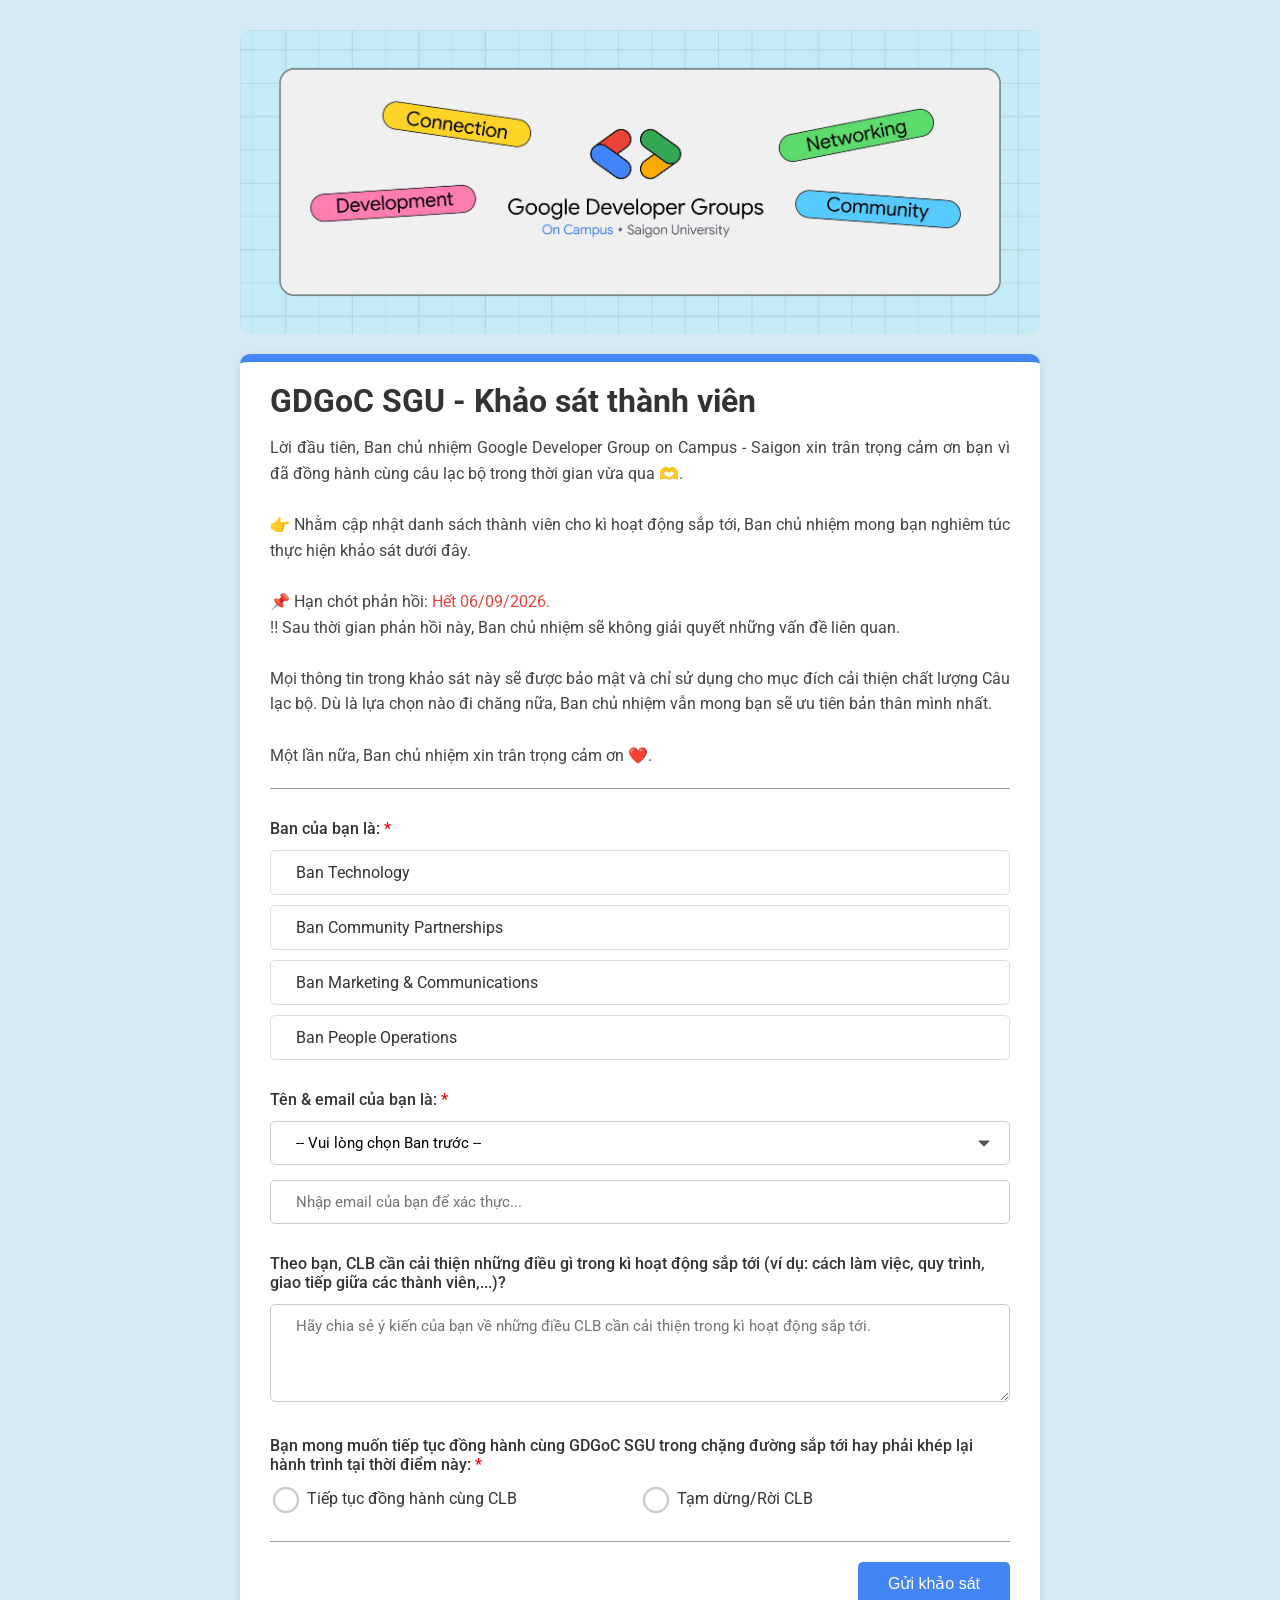
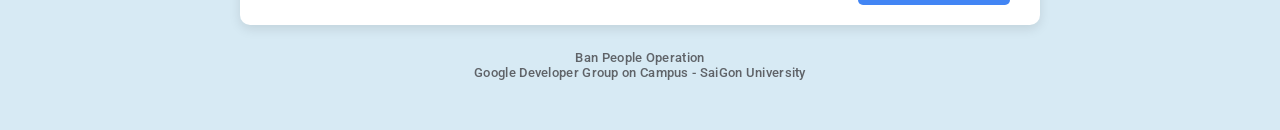
==== index.html @ 0adc2f37 "ád" ====
<!DOCTYPE html>
<html>
    <head>
        <meta charset="utf-8">
        <meta http-equiv="X-UA-Compatible" content="IE=edge">
        <title>Khảo sát thành viên GDG on Campus</title>
        <meta name="description" content="Form khảo sát thành viên CLB GDG">
        <meta name="viewport" content="width=device-width, initial-scale=1">
        <link rel="stylesheet" href="KHAOSATTV.css">
        <link rel="icon" type="image/png" href="img/logo.jpg">
        <link href="https://fonts.googleapis.com/css2?family=Roboto:wght@400;500;700&display=swap" rel="stylesheet">
    </head>
    <body>
        <div class="container">
            <div class="banner">
                <img src="img/banner.jpg" alt="Banner GDG">
            </div>

            <div class="formKS">
                <div class="form-header">
                    <h1>GDGoC SGU - Khảo sát thành viên</h1>
                    <p>Lời đầu tiên, Ban chủ nhiệm Google Developer Group on Campus - Saigon xin trân trọng cảm ơn bạn vì đã đồng hành cùng câu lạc bộ trong thời gian vừa qua 🫶.
                        <br><br> 👉 Nhằm cập nhật danh sách thành viên cho kì hoạt động sắp tới, Ban chủ nhiệm mong bạn nghiêm túc thực hiện khảo sát dưới đây. 
                        <br><br> 📌 Hạn chót phản hồi: <span style="color: #EA4335;"> Hết 06/09/2026.</span>
                        <br>‼️ Sau thời gian phản hồi này, Ban chủ nhiệm sẽ không giải quyết những vấn đề liên quan.
                        <br><br>Mọi thông tin trong khảo sát này sẽ được bảo mật và chỉ sử dụng cho mục đích cải thiện chất lượng Câu lạc bộ. Dù là lựa chọn nào đi chăng nữa, Ban chủ nhiệm vẫn mong bạn sẽ ưu tiên bản thân mình nhất.
                        <br><br>Một lần nữa, Ban chủ nhiệm xin trân trọng cảm ơn ❤️.</p>
                </div>

                <form id="gdgSurveyForm">
                    <div class="form-group">
                        <h2 class="required">Ban của bạn là:</h2>
                        <div class="list-button-ban">
                            <button type="button" class="ban-btn" data-ban="Ban Technology">Ban Technology</button>
                            <button type="button" class="ban-btn" data-ban="Ban Community Partnerships">Ban Community Partnerships</button>
                            <button type="button" class="ban-btn" data-ban="Ban Marketing & Communications">Ban Marketing & Communications</button>
                            <button type="button" class="ban-btn" data-ban="Ban People Operations">Ban People Operations</button>
                        </div>
                        <input type="hidden" id="selectedBan" name="selectedBan" required>
                    </div>

                    <div class="form-group">
                        <h2 class="required">Tên & email của bạn là:</h2>
                        <select id="name" name="name" required>
                            <option value="">-- Vui lòng chọn Ban trước --</option>
                        </select>

                        <input type="email" id="email" name="email" placeholder="Nhập email của bạn để xác thực..." style="margin-top: 15px;" required>
                        <div id="emailError" style="color: #d93025; font-size: 13px; margin-top: 5px; display: none;"></div>
                    </div>

                    <div class="form-group">
                        <h2>Theo bạn, CLB cần cải thiện những điều gì trong kì hoạt động sắp tới (ví dụ: cách làm việc, quy trình, giao tiếp giữa các thành viên,...)?</h2>
                        <div class="text-area-group">
                            <textarea id="improvement" name="improvement" rows="4" placeholder="Hãy chia sẻ ý kiến của bạn về những điều CLB cần cải thiện trong kì hoạt động sắp tới."></textarea>
                        </div>
                    </div>

                    <div class="form-group">
                        <h2 class="required">Bạn mong muốn tiếp tục đồng hành cùng GDGoC SGU trong chặng đường sắp tới hay phải khép lại hành trình tại thời điểm này:</h2>
                        <div class="radio-group">
                            <label><input type="radio" name="decision" value="Tiếp tục" required> Tiếp tục đồng hành cùng CLB</label>
                            <label><input type="radio" name="decision" value="Rời đi"> Tạm dừng/Rời CLB</label>
                        </div>
                    </div>

                    <!-- PHẦN ẨN: TIẾP TỤC -->
                    <div id="continueSection" style="display: none;">
                        <div class="form-group">
                            <h2>Bạn có mong muốn được trong Ban chủ nhiệm CLB sắp tới ?</h2>
                            <textarea name="continue_plan" id="continue_plan" rows="4" placeholder="Ví dụ: Ứng tuyển Leader, học thêm kỹ năng mới..."></textarea>
                        </div>

                        <div class="form-group">
                            <h2 class="required">Dự kiến đợt tuyển thành viên tiếp theo sẽ rơi vào cuối tháng 9, bạn sẽ sắp xếp tham gia hỗ trợ ?</h2>
                            <div class="radio-group">
                                <label><input type="radio" name="support" value="Có"> Chắc chắn có</label>
                                <label><input type="radio" name="support" value="Cân nhắc"> Cân nhắc</label>
                            </div>
                        </div>
                    </div>

                    <!-- PHẦN ẨN: RỜI ĐI -->
                    <div id="leaveSection" style="display: none;">
                        <div class="form-group">
                            <h2 class="required">Lý do bạn quyết định tạm dừng/rời CLB?</h2>
                            <textarea name="leave_reason" id="leave_reason" rows="4" placeholder="Hãy chia sẻ lý do của bạn để CLB có thể hiểu và cải thiện hơn nhé..."></textarea>
                        </div>
                    </div>

                    <div class="buttonS"><button type="submit" class="submit-btn">Gửi khảo sát</button></div>
                </form>
            </div>

            <div class="footer">
                Ban People Operation<br>
                Google Developer Group on Campus - SaiGon University
            </div>
        </div>
        <script src="KHAOSATTV.js"></script>
    </body>
</html>
---- KHAOSATTV.css ----
body {
    margin: 0;
    padding: 0;
    background-color: #d7eaf4; 
    font-family: 'Roboto', sans-serif;
    color: #333;
}

.container {
    display: flex;
    flex-direction: column;
    align-items: center;
    padding-bottom: 50px;
}

.banner {
    width: 70%;
    max-width: 800px;
    margin-top: 30px;
    margin-bottom: 20px;
    border-radius: 10px;
    overflow: hidden;
}

.banner img {
    width: 100%;
    height: auto;
    display: block;
}

.formKS {
    width: 70%;
    max-width: 800px;
    background-color: #ffffff;
    border-radius: 10px;
    box-shadow: 0 4px 12px rgba(0, 0, 0, 0.1);
    padding: 20px 30px;
    box-sizing: border-box;
    border-top: 8px solid #4285F4;
}

.form-header {
    margin-bottom: 30px;
    border-bottom: 1px solid #9e9e9e;
    padding-bottom: 20px;
}

.form-header h1 {
    font-size: 32px;
    margin: 0 0 15px 0;
}

.form-header p {
    text-align: justify;
    color: #444;
    margin: 0;
    line-height: 1.6;
}

.form-group {
    margin-bottom: 30px;
}

.form-group h2, .form-group label.question-title {
    display: block;
    font-weight: 500;
    margin-top: 0;
    margin-bottom: 12px;
    font-size: 16px;
}

.required::after {
    content: " *";
    color: red;
}

.list-button-ban {
    display: flex;
    flex-direction: column;
    gap: 10px;
}

.ban-btn {
    background-color: #ffffff;
    color: #333;
    border: 1px solid #dadce0;
    padding: 12px 25px;
    font-size: 16px;
    font-family: 'Roboto', sans-serif;
    border-radius: 5px;
    cursor: pointer;
    transition: all 0.3s ease;
    text-align: left;
}

.ban-btn:hover {
    background-color: #c7dcfa;
}

.ban-btn.active {
    background-color: #ffffff;
    color: #1a73e8;
    border: 2px solid #1a73e8;
    font-weight: 500;
}

input[type="text"], input[type="email"], textarea, select {
    width: 100%;
    padding: 12px 25px;
    border: 1px solid #ccc;
    border-radius: 5px;
    font-size: 15px;
    font-family: 'Roboto', sans-serif;
    box-sizing: border-box;
    transition: border-color 0.3s;
    background-color: #fff;
}

select {
    -webkit-appearance: none;
    -moz-appearance: none;
    appearance: none;

    background-image: url("data:image/svg+xml;charset=UTF-8,%3Csvg xmlns='http://www.w3.org/2000/svg' viewBox='0 0 24 24' fill='%23555'%3E%3Cpath d='M7 10l5 5 5-5z'/%3E%3C/svg%3E");
    background-repeat: no-repeat;

    background-position: right 10px center;
    background-size: 30px 30px;
    padding-right: 48px;
    cursor: pointer;
}

select option {
    font-size: 16px;
    padding: 10px;
    background-color: #ffffff;
    color: #333;
}

select option[value=""] {
    color: #888;
    font-style: italic;
}

input[type="text"]:focus, input[type="email"]:focus, textarea:focus,
select:focus {
    border-color: #4285F4;
    outline: none;
}

input[type="text"].has-data, input[type="email"].has-data, textarea.has-data, select.has-data {
    border: 2px solid #1a73e8;
    font-weight: 500;
}

select.has-data{
    color: #1a73e8;
}

input[type="text"].has-data:focus, input[type="email"].has-data:focus, textarea.has-data:focus, select.has-data:focus {
    border-color: #4285F4;
}

.radio-group {
    display: grid;
    grid-template-columns: 1fr 1fr;
}

.radio-group label {
    font-weight: 400;
    margin: 0;
    display: flex;
    align-items: center;
    cursor: pointer;
}

.radio-group input[type="radio"] {
    margin-right: 10px;
    transform: scale(1.2);
    cursor: pointer;
}

.radio-group input[type="radio"] {
    -webkit-appearance: none;
    appearance: none;

    width: 22px;
    height: 22px;
    border: 2px solid #ccc;
    border-radius: 50%;
    margin-right: 10px;
    background-color: #fff;
    cursor: pointer;
    outline: none;

    display: flex;
    align-items: center;
    justify-content: center;
    flex-shrink: 0;
    transition: all 0.3s ease;
}

.radio-group input[type="radio"]:checked {
    border-color: #4285F4; /* Xanh Google */
}

.radio-group input[type="radio"]:checked::before {
    content: "";
    width: 12px;
    height: 12px;
    background-color: #4285F4;
    border-radius: 50%;
    display: block;
}

.buttonS {
    border-top: 1px solid #9e9e9e;
    padding-top: 20px;
    margin-top: 10px;
}

.submit-btn {
    background-color: #4285F4;
    color: white;
    border: none;
    padding: 12px 30px;
    font-size: 16px;
    font-weight: 500;
    border-radius: 5px;
    cursor: pointer;
    transition: background-color 0.3s;

    display: block;
    margin-left: auto;
}

.submit-btn:hover {
    background-color: #3367D6;
}

.footer {
    margin-top: 25px;
    font-size: 13px;
    color: #5f6368; /* Màu xám nhạt chuẩn phong cách Google */
    text-align: center;
    font-weight: 500;
    letter-spacing: 0.3px;
}


.confirm-alert {
    background-color: #fcf8e6;
    color: #ecc76a; /* Đỏ đậm Google */
    border: 1px solid #faf3cf;
    border-radius: 8px;
    margin-bottom: 25px;
    padding: 15px 15px;
    font-size: 20px;
    text-align: center;
    display: none;
    animation: slideDown 0.4s ease-out;
}

.submit-btn.confirm-mode {
    background-color: #34A853;
}

.submit-btn.confirm-mode:hover {
    background-color: #2b8c45;
}

@keyframes slideDown {
    from { opacity: 0; transform: translateY(-15px); }
    to { opacity: 1; transform: translateY(0); }
}

/* =======================================================
   RESPONSIVE THIẾT BỊ DI ĐỘNG (Điện thoại, Tablet nhỏ)
   ======================================================= */
@media screen and (max-width: 768px) {
    .banner, 
    .formKS {
        width: 90%;
        padding: 20px 15px;
    }

    .form-header h1 {
        font-size: 30px;
    }

    .submit-btn {
        width: 100%;
        text-align: center;
    }

    .name-flex {
        flex-direction: column;
        align-items: flex-start;
        gap: 10px;
    }

    .confirm-alert {
        font-size: 15px;
    }
}
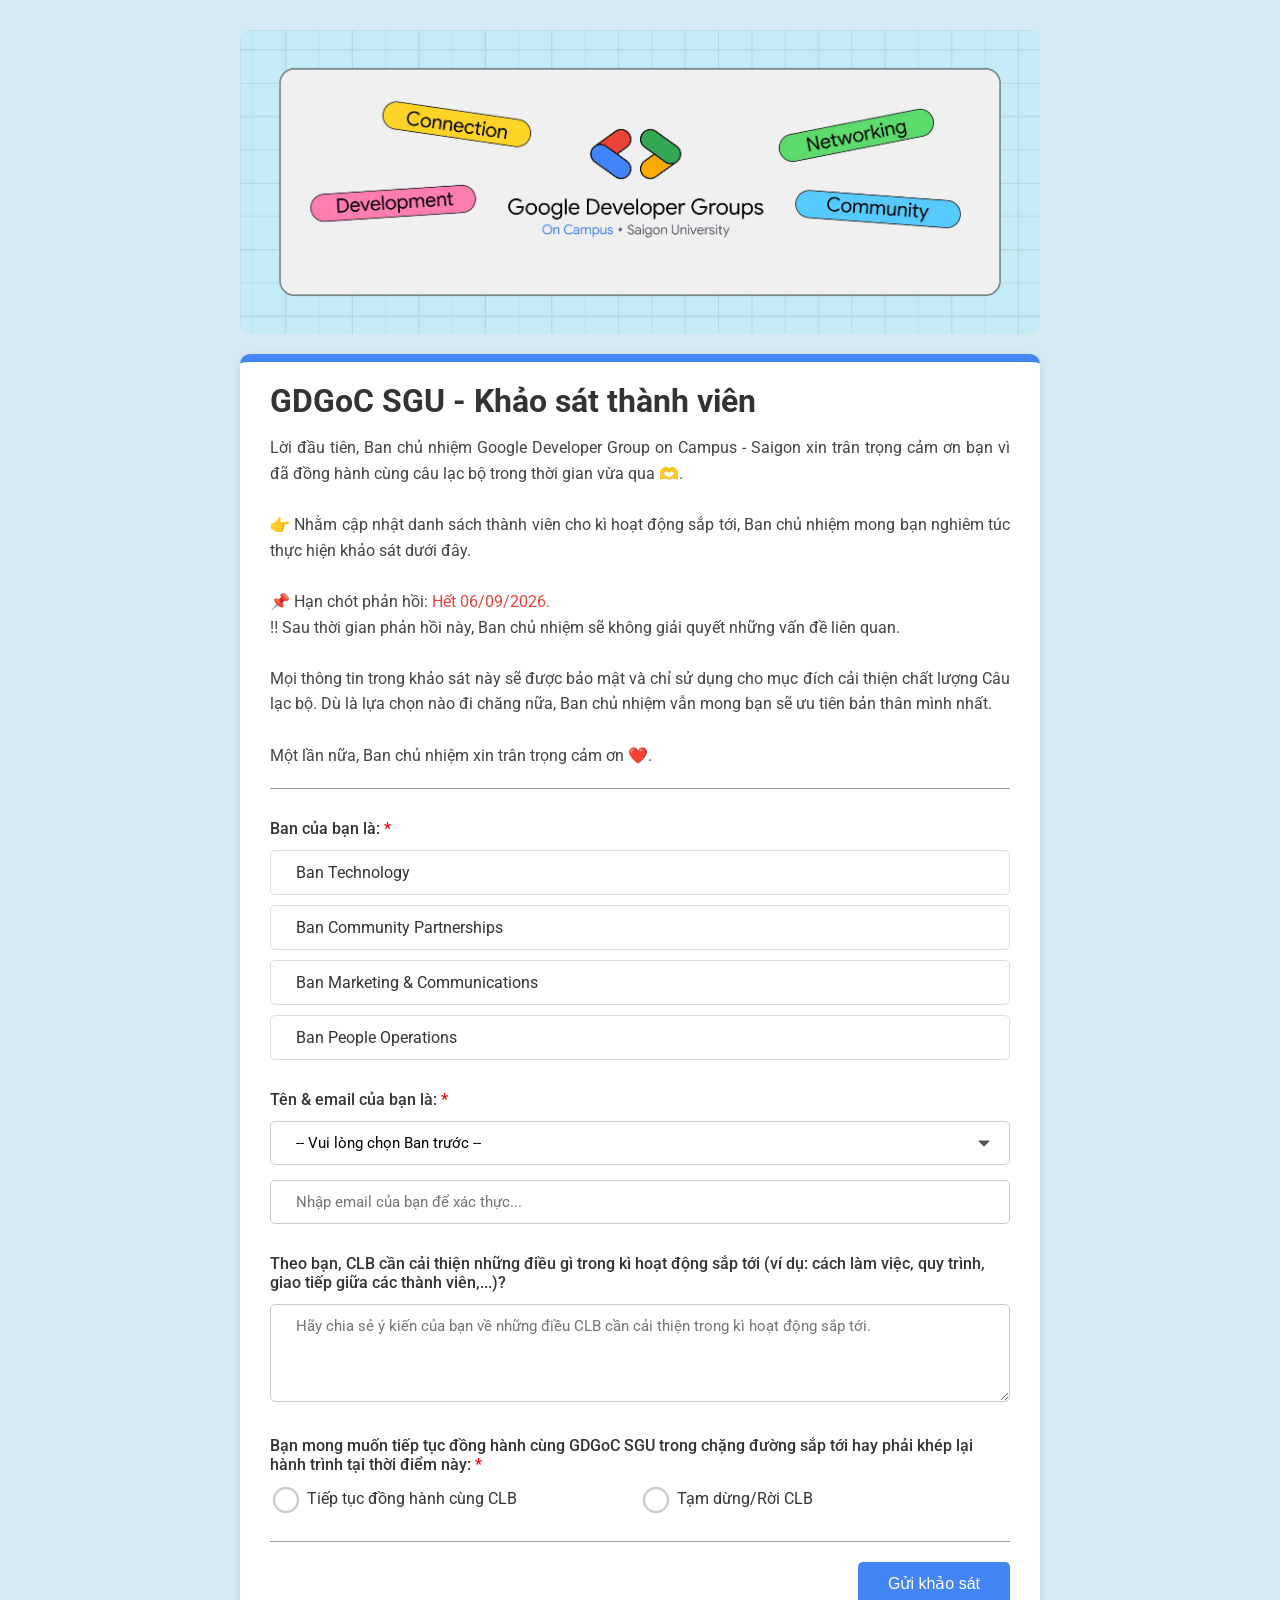
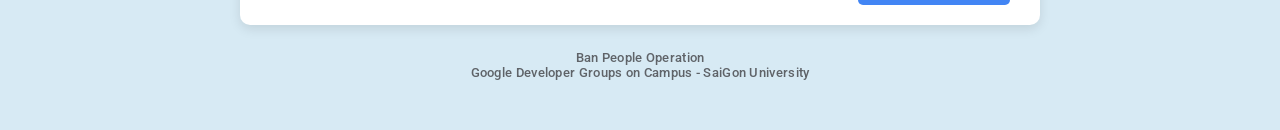
==== commit 6480d8a5: "ád" ====
--- a/index.html
+++ b/index.html
@@ -94,7 +94,7 @@
 
             <div class="footer">
                 Ban People Operation<br>
-                Google Developer Group on Campus - SaiGon University
+                Google Developer Groups on Campus - SaiGon University
             </div>
         </div>
         <script src="KHAOSATTV.js"></script>
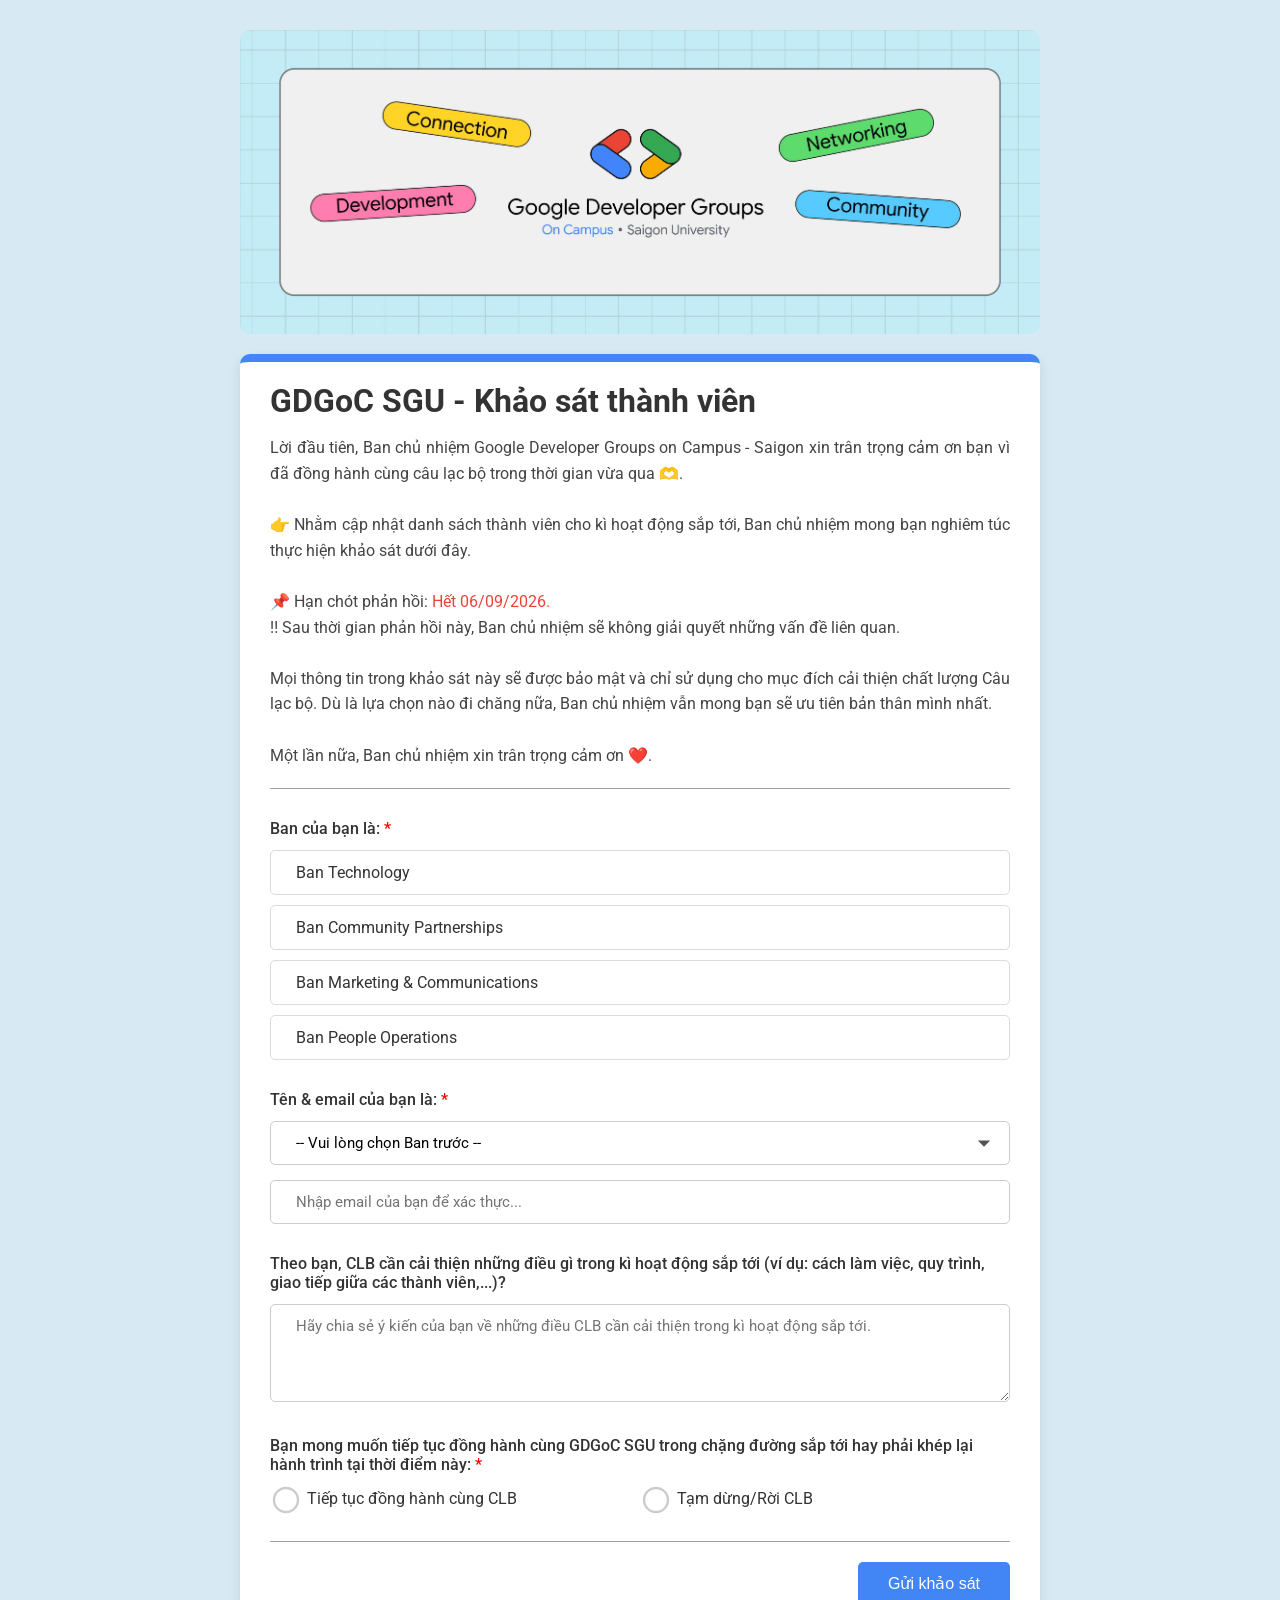
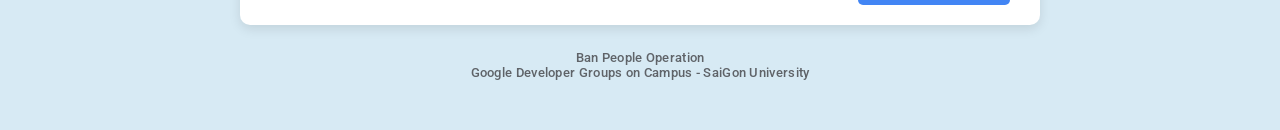
==== commit 06099c02: "ád" ====
--- a/index.html
+++ b/index.html
@@ -19,7 +19,7 @@
             <div class="formKS">
                 <div class="form-header">
                     <h1>GDGoC SGU - Khảo sát thành viên</h1>
-                    <p>Lời đầu tiên, Ban chủ nhiệm Google Developer Group on Campus - Saigon xin trân trọng cảm ơn bạn vì đã đồng hành cùng câu lạc bộ trong thời gian vừa qua 🫶.
+                    <p>Lời đầu tiên, Ban chủ nhiệm Google Developer Groups on Campus - Saigon xin trân trọng cảm ơn bạn vì đã đồng hành cùng câu lạc bộ trong thời gian vừa qua 🫶.
                         <br><br> 👉 Nhằm cập nhật danh sách thành viên cho kì hoạt động sắp tới, Ban chủ nhiệm mong bạn nghiêm túc thực hiện khảo sát dưới đây. 
                         <br><br> 📌 Hạn chót phản hồi: <span style="color: #EA4335;"> Hết 06/09/2026.</span>
                         <br>‼️ Sau thời gian phản hồi này, Ban chủ nhiệm sẽ không giải quyết những vấn đề liên quan.
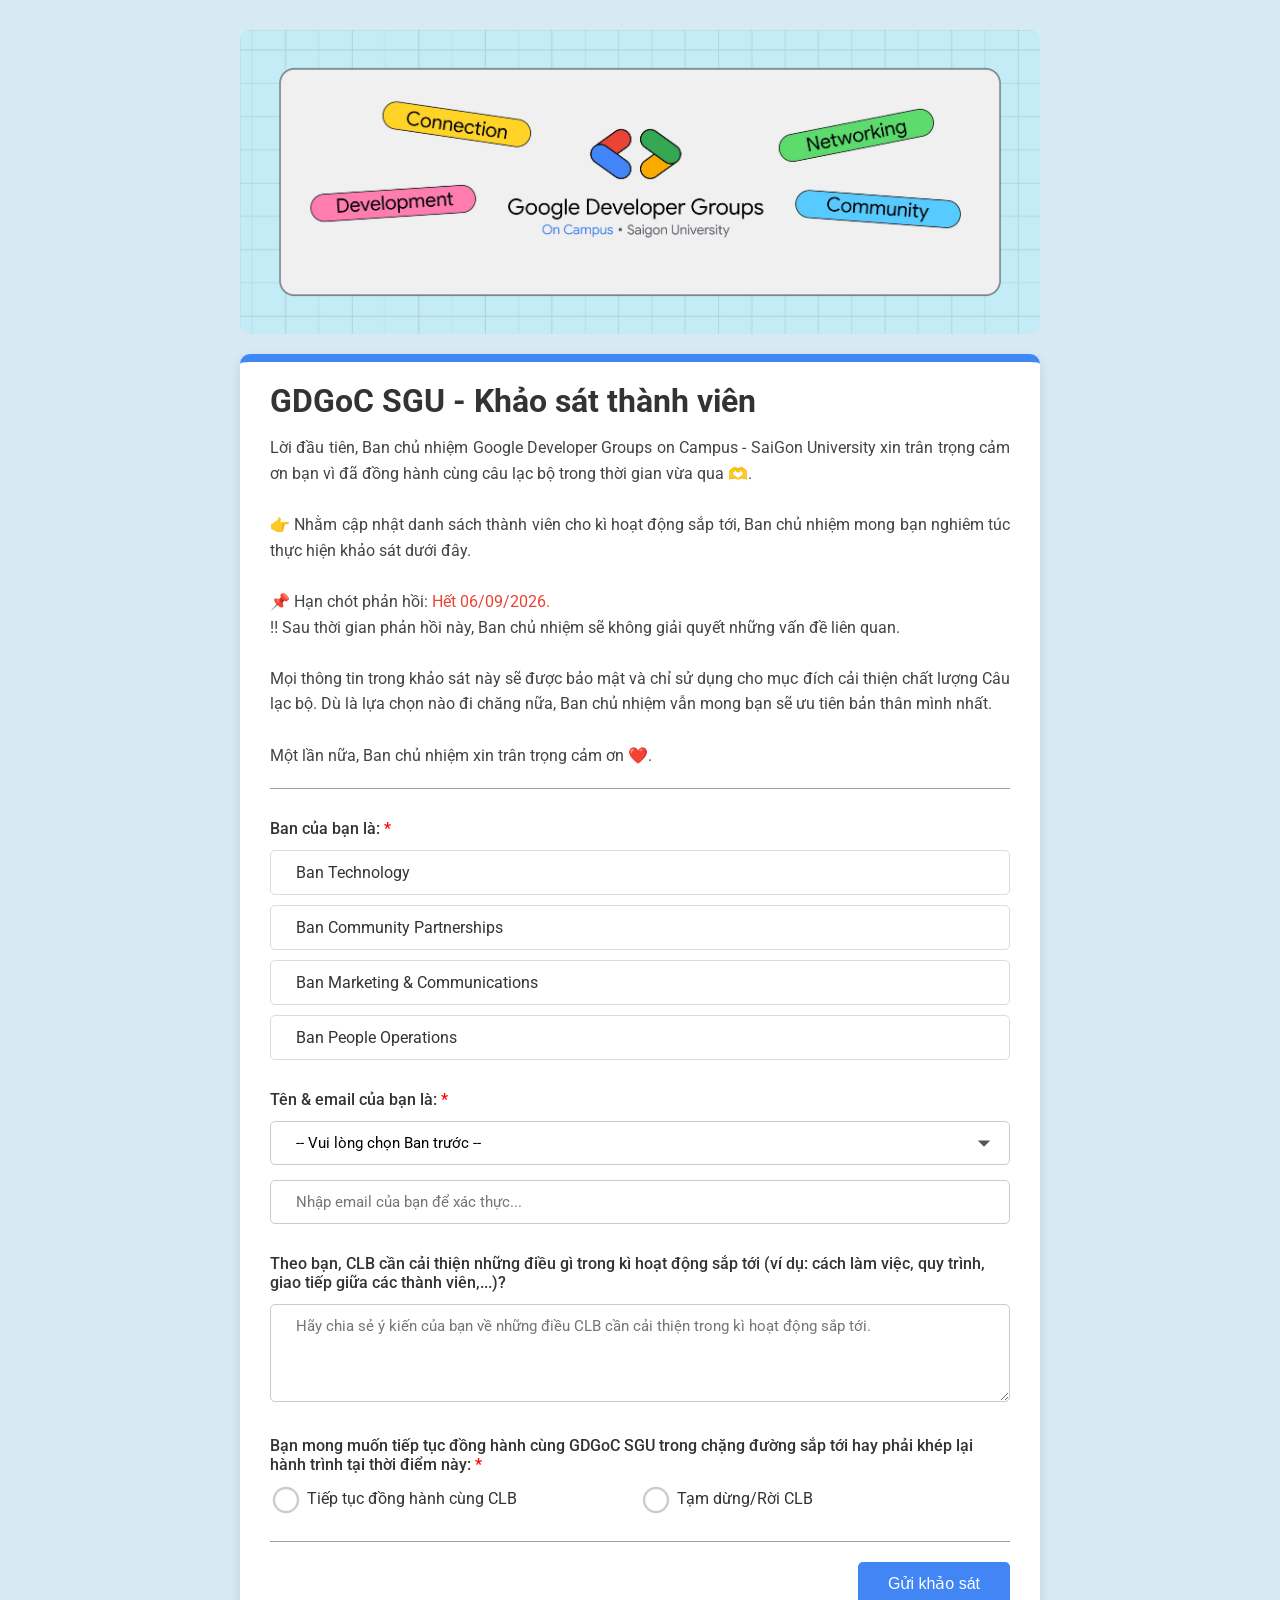
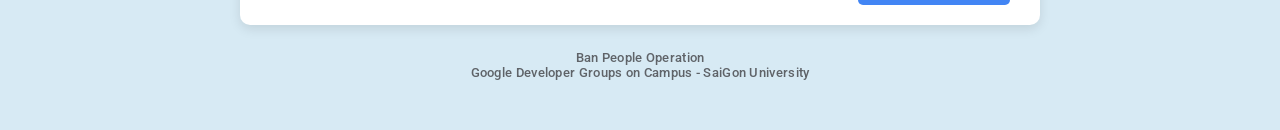
==== commit 41d77b0f: "ád" ====
--- a/index.html
+++ b/index.html
@@ -19,7 +19,7 @@
             <div class="formKS">
                 <div class="form-header">
                     <h1>GDGoC SGU - Khảo sát thành viên</h1>
-                    <p>Lời đầu tiên, Ban chủ nhiệm Google Developer Groups on Campus - Saigon xin trân trọng cảm ơn bạn vì đã đồng hành cùng câu lạc bộ trong thời gian vừa qua 🫶.
+                    <p>Lời đầu tiên, Ban chủ nhiệm Google Developer Groups on Campus - SaiGon University xin trân trọng cảm ơn bạn vì đã đồng hành cùng câu lạc bộ trong thời gian vừa qua 🫶.
                         <br><br> 👉 Nhằm cập nhật danh sách thành viên cho kì hoạt động sắp tới, Ban chủ nhiệm mong bạn nghiêm túc thực hiện khảo sát dưới đây. 
                         <br><br> 📌 Hạn chót phản hồi: <span style="color: #EA4335;"> Hết 06/09/2026.</span>
                         <br>‼️ Sau thời gian phản hồi này, Ban chủ nhiệm sẽ không giải quyết những vấn đề liên quan.
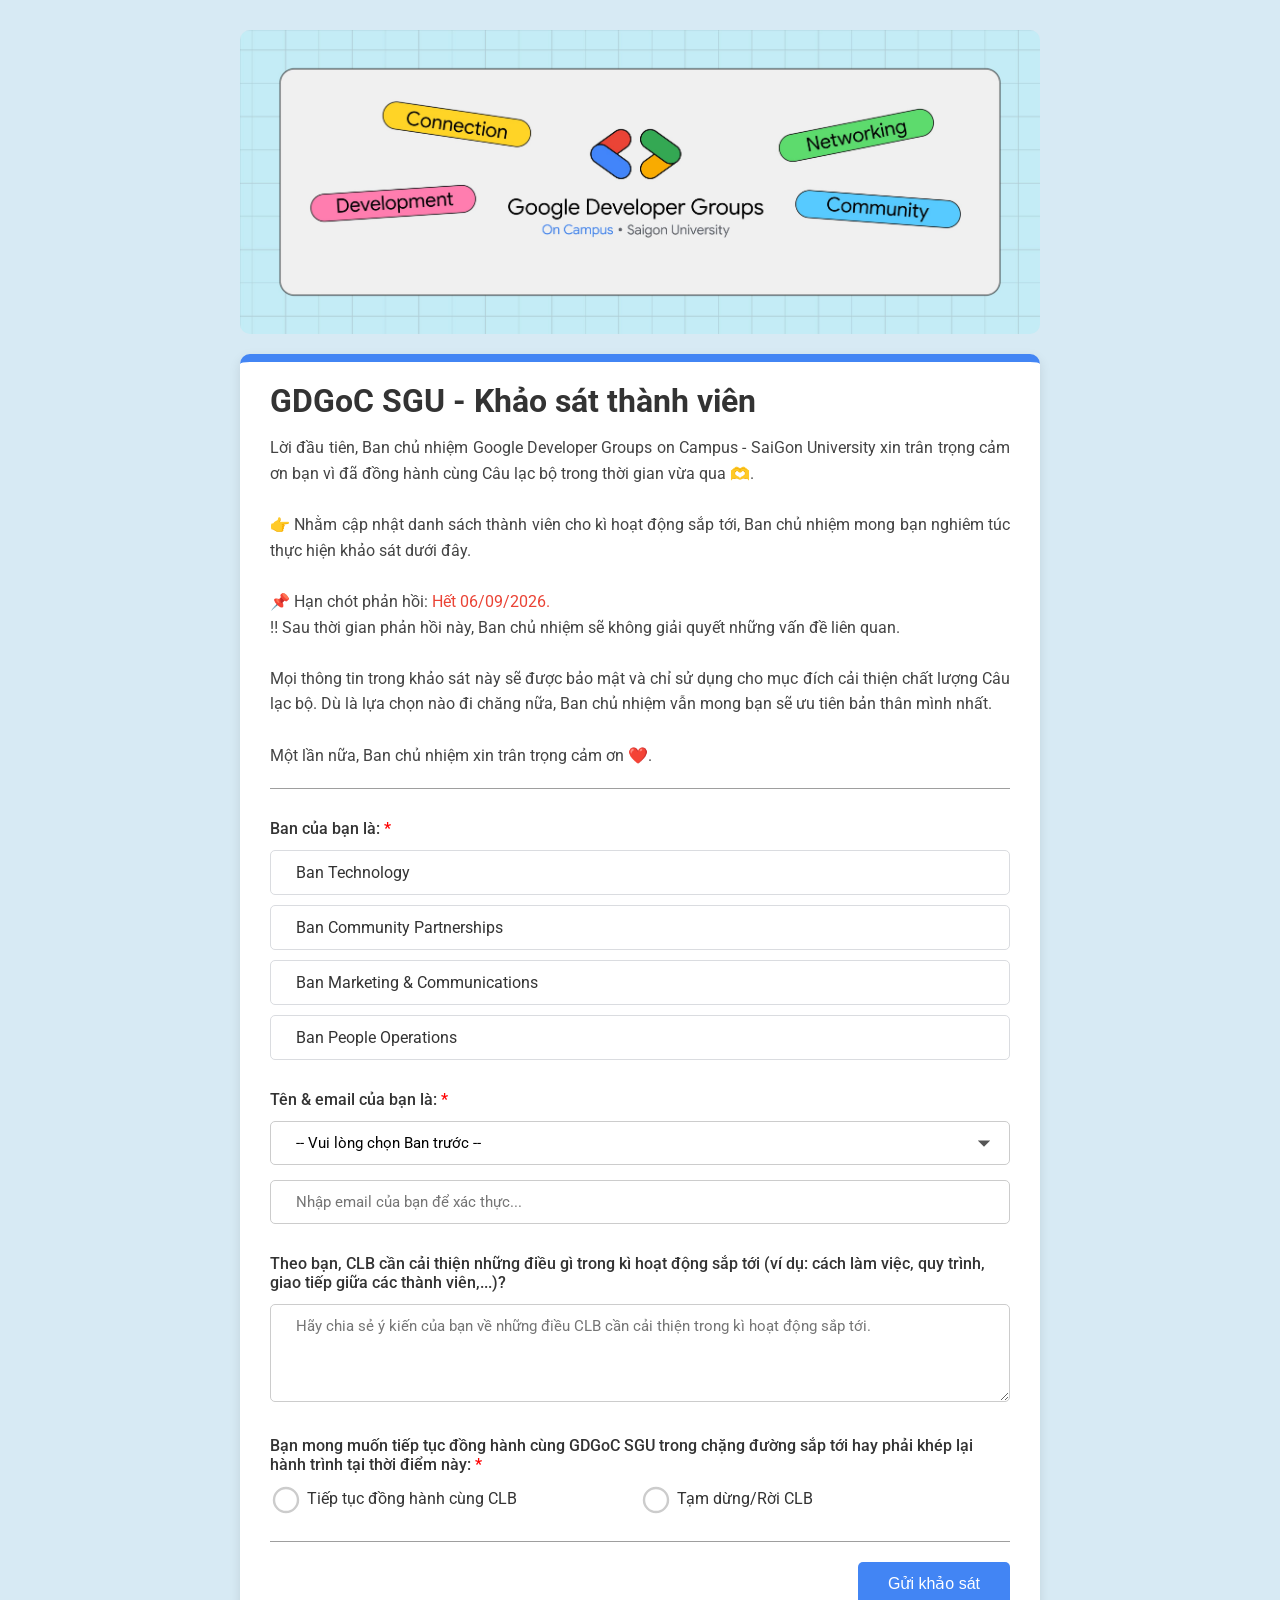
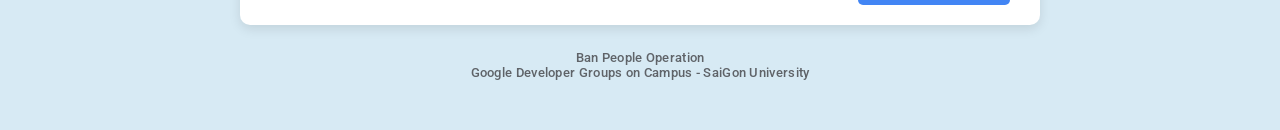
==== commit 3441e9ba: "ád" ====
--- a/index.html
+++ b/index.html
@@ -19,7 +19,7 @@
             <div class="formKS">
                 <div class="form-header">
                     <h1>GDGoC SGU - Khảo sát thành viên</h1>
-                    <p>Lời đầu tiên, Ban chủ nhiệm Google Developer Groups on Campus - SaiGon University xin trân trọng cảm ơn bạn vì đã đồng hành cùng câu lạc bộ trong thời gian vừa qua 🫶.
+                    <p>Lời đầu tiên, Ban chủ nhiệm Google Developer Groups on Campus - SaiGon University xin trân trọng cảm ơn bạn vì đã đồng hành cùng Câu lạc bộ trong thời gian vừa qua 🫶.
                         <br><br> 👉 Nhằm cập nhật danh sách thành viên cho kì hoạt động sắp tới, Ban chủ nhiệm mong bạn nghiêm túc thực hiện khảo sát dưới đây. 
                         <br><br> 📌 Hạn chót phản hồi: <span style="color: #EA4335;"> Hết 06/09/2026.</span>
                         <br>‼️ Sau thời gian phản hồi này, Ban chủ nhiệm sẽ không giải quyết những vấn đề liên quan.
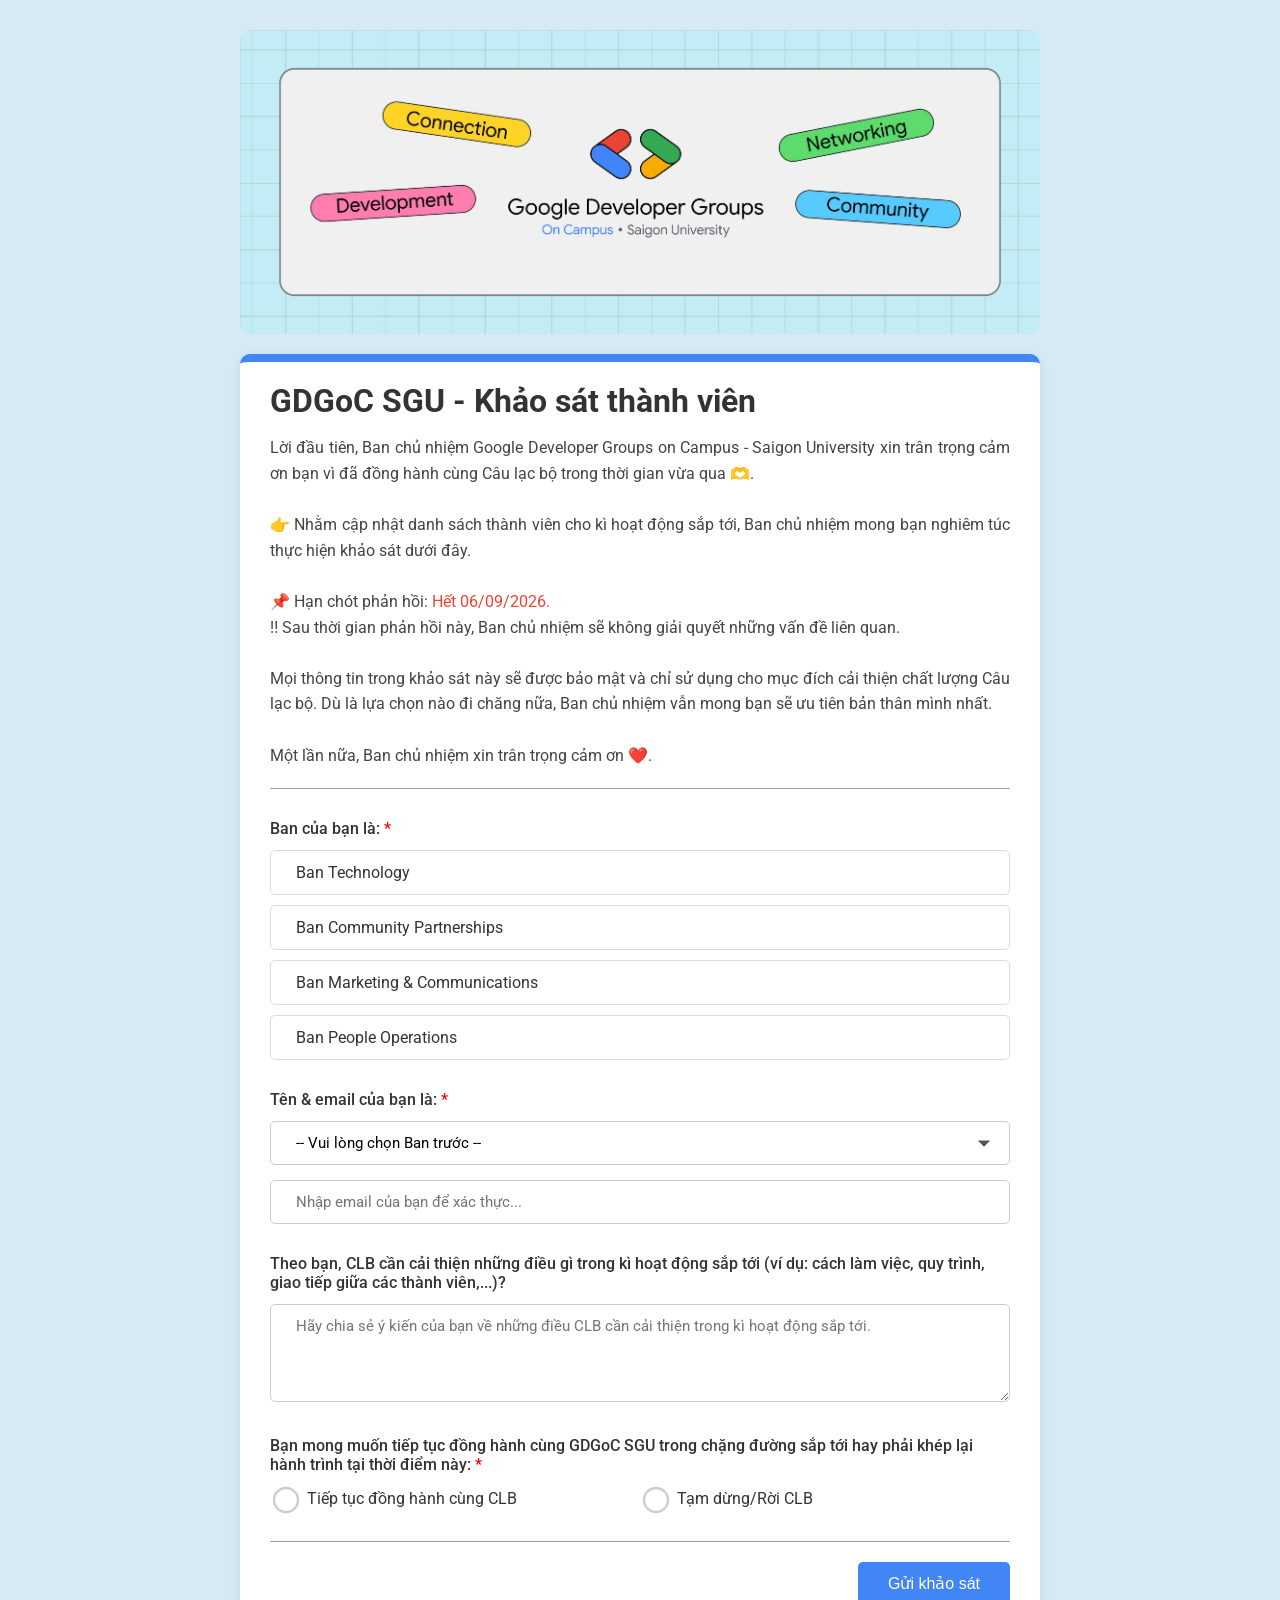
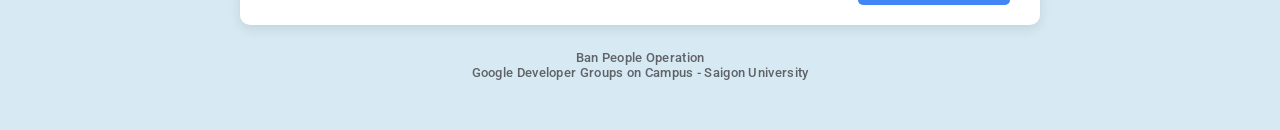
==== commit 74bc701a: "ád" ====
--- a/index.html
+++ b/index.html
@@ -19,7 +19,7 @@
             <div class="formKS">
                 <div class="form-header">
                     <h1>GDGoC SGU - Khảo sát thành viên</h1>
-                    <p>Lời đầu tiên, Ban chủ nhiệm Google Developer Groups on Campus - SaiGon University xin trân trọng cảm ơn bạn vì đã đồng hành cùng Câu lạc bộ trong thời gian vừa qua 🫶.
+                    <p>Lời đầu tiên, Ban chủ nhiệm Google Developer Groups on Campus - Saigon University xin trân trọng cảm ơn bạn vì đã đồng hành cùng Câu lạc bộ trong thời gian vừa qua 🫶.
                         <br><br> 👉 Nhằm cập nhật danh sách thành viên cho kì hoạt động sắp tới, Ban chủ nhiệm mong bạn nghiêm túc thực hiện khảo sát dưới đây. 
                         <br><br> 📌 Hạn chót phản hồi: <span style="color: #EA4335;"> Hết 06/09/2026.</span>
                         <br>‼️ Sau thời gian phản hồi này, Ban chủ nhiệm sẽ không giải quyết những vấn đề liên quan.
@@ -72,7 +72,7 @@
                         </div>
 
                         <div class="form-group">
-                            <h2 class="required">Dự kiến đợt tuyển thành viên tiếp theo sẽ rơi vào cuối tháng 9, bạn sẽ sắp xếp tham gia hỗ trợ ?</h2>
+                            <h2 class="required">Đợt tuyển thành viên tiếp theo sẽ rơi vào <span style="color: #EA4335;">19/09/2026</span>, bạn sẽ sắp xếp tham gia hỗ trợ ?</h2>
                             <div class="radio-group">
                                 <label><input type="radio" name="support" value="Có"> Chắc chắn có</label>
                                 <label><input type="radio" name="support" value="Cân nhắc"> Cân nhắc</label>
@@ -94,7 +94,7 @@
 
             <div class="footer">
                 Ban People Operation<br>
-                Google Developer Groups on Campus - SaiGon University
+                Google Developer Groups on Campus - Saigon University
             </div>
         </div>
         <script src="KHAOSATTV.js"></script>
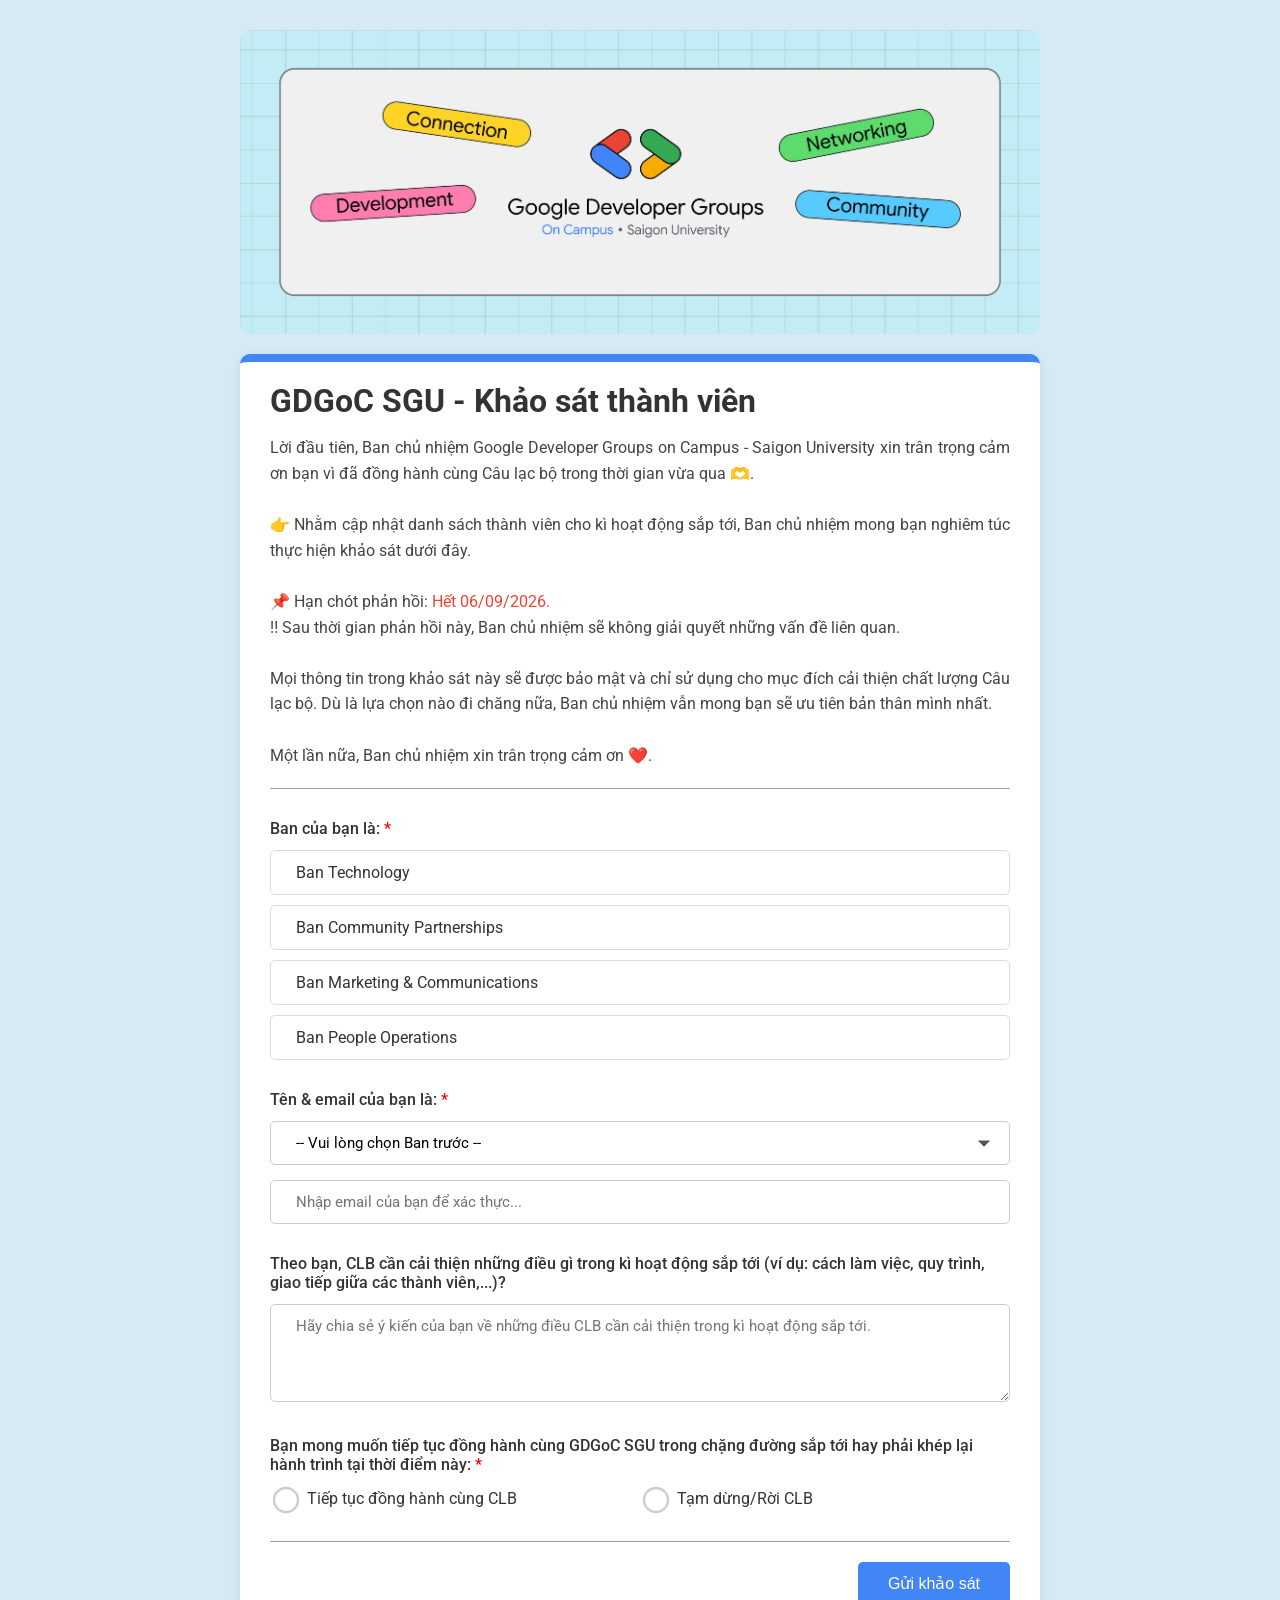
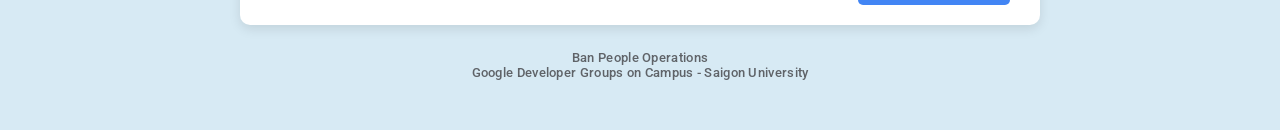
==== commit edbc4e25: "ád" ====
--- a/index.html
+++ b/index.html
@@ -93,7 +93,7 @@
             </div>
 
             <div class="footer">
-                Ban People Operation<br>
+                Ban People Operations<br>
                 Google Developer Groups on Campus - Saigon University
             </div>
         </div>
